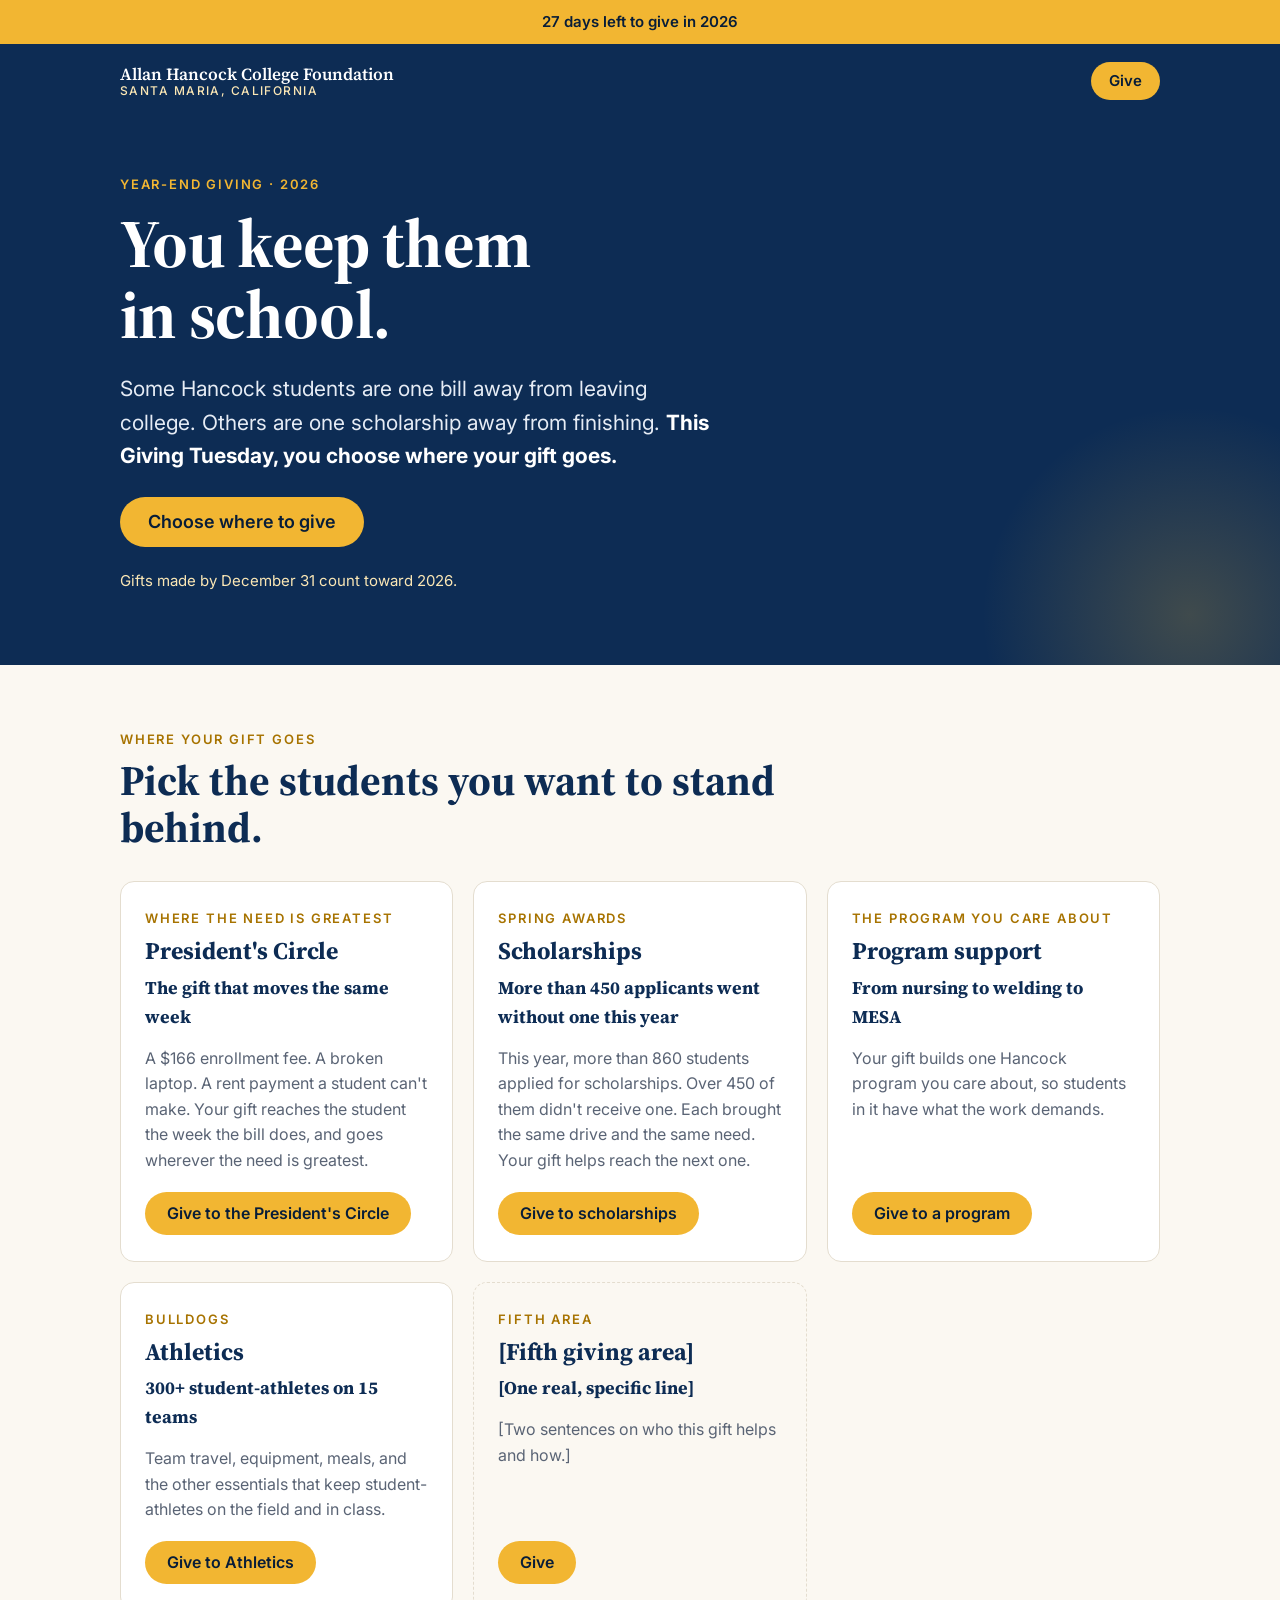
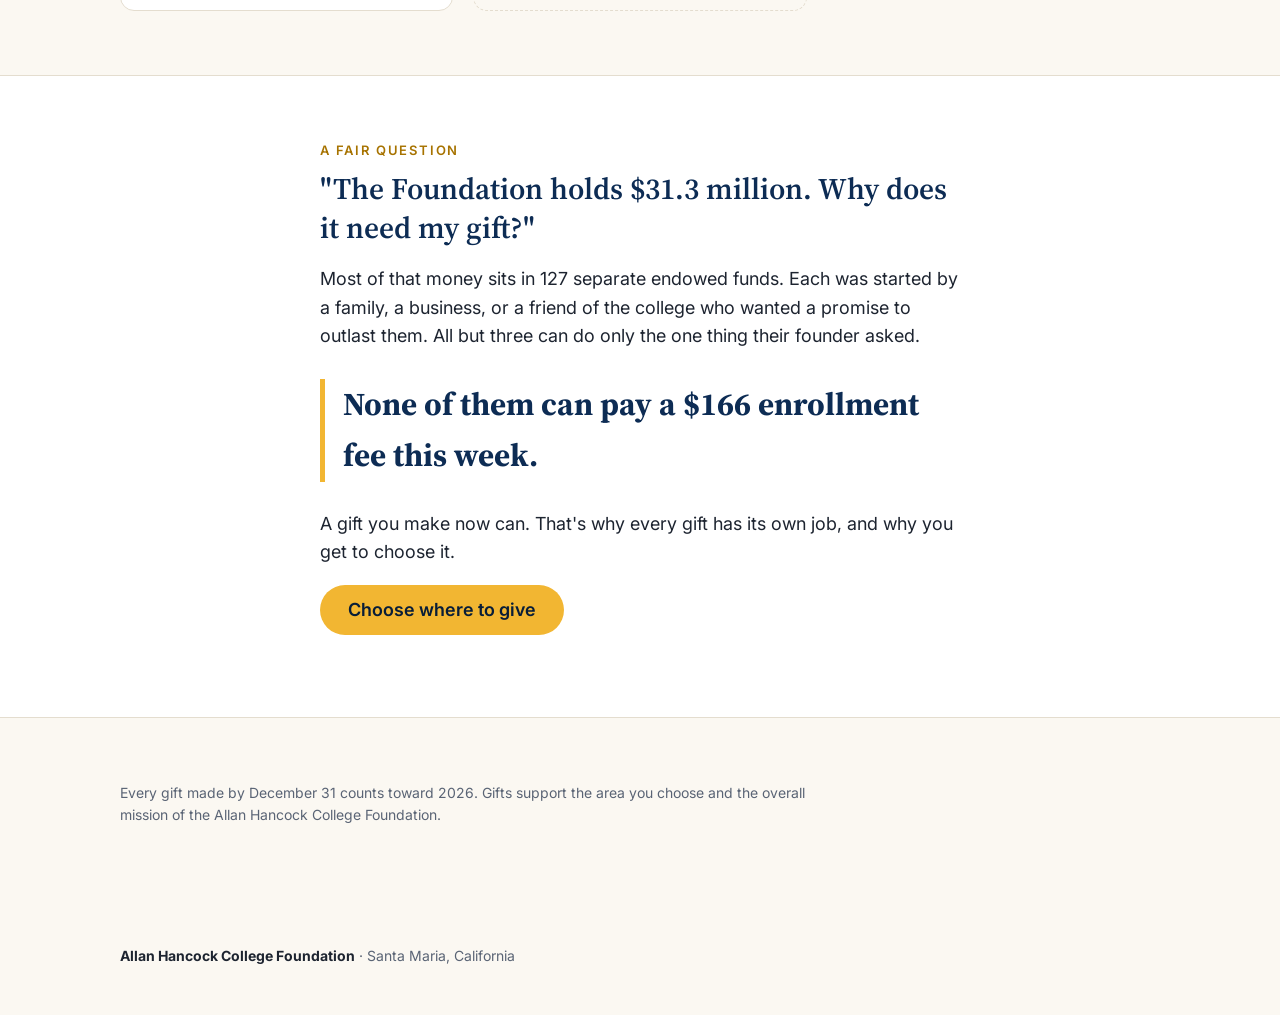
==== giving-tuesday.html @ 56b9e0ef "Lead-gen page for REAL with Brevo signup; Giving Tuesday five-area draft Co-Authored-By: Claude Opus" ====
<!DOCTYPE html>
<html lang="en">
<head>
<meta charset="utf-8">
<meta name="viewport" content="width=device-width, initial-scale=1">
<title>You Keep Them in School | Allan Hancock College Foundation</title>
<meta name="description" content="This Giving Tuesday, choose where your gift goes: emergency help, scholarships, programs, athletics, and more.">
<!-- DRAFT: Giving Tuesday version. Not linked from the live page. Keep noindex until it becomes the home page. -->
<meta name="robots" content="noindex, nofollow">
<meta property="og:title" content="You keep them in school.">
<meta property="og:description" content="This Giving Tuesday, choose where your gift goes.">
<meta property="og:type" content="website">
<link rel="preconnect" href="https://fonts.googleapis.com">
<link rel="preconnect" href="https://fonts.gstatic.com" crossorigin>
<link href="https://fonts.googleapis.com/css2?family=Source+Serif+4:opsz,wght@8..60,400;8..60,600;8..60,700&family=Inter:wght@400;500;600&display=swap" rel="stylesheet">
<link rel="stylesheet" href="styles.css">
</head>
<body>

<div class="strip" id="strip">Giving Tuesday is December 1</div>

<header class="top">
  <div class="wrap">
    <a class="brand" href="#top">Allan Hancock College Foundation<small>Santa Maria, California</small></a>
    <a class="btn small" href="#areas">Give</a>
  </div>
</header>

<main id="top">
  <section class="hero">
    <div class="wrap">
      <div class="eyebrow" id="eyebrow">Giving Tuesday &middot; December 1, 2026</div>
      <h1>You keep them<br>in school.</h1>
      <p class="lede">Some Hancock students are one bill away from leaving college. Others are one scholarship away from finishing. <strong>This Giving Tuesday, you choose where your gift goes.</strong></p>
      <a class="btn" href="#areas">Choose where to give</a>
      <div class="countdown" id="countdown"></div>
    </div>
  </section>

  <section id="areas">
    <div class="wrap">
      <div class="narrow">
        <div class="kicker">Where your gift goes</div>
        <h2>Pick the students you want to stand behind.</h2>
      </div>
      <div class="areas">

        <div class="area">
          <div class="kicker">Where the need is greatest</div>
          <h3>President's Circle</h3>
          <div class="stat">The gift that moves the same week</div>
          <p>A $166 enrollment fee. A broken laptop. A rent payment a student can't make. Your gift reaches the student the week the bill does, and goes wherever the need is greatest.</p>
          <a class="btn give-link" data-area="presidents-circle" href="#">Give to the President's Circle</a>
        </div>

        <div class="area">
          <div class="kicker">Spring awards</div>
          <h3>Scholarships</h3>
          <div class="stat">More than 450 applicants went without one this year</div>
          <p>This year, more than 860 students applied for scholarships. Over 450 of them didn't receive one. Each brought the same drive and the same need. Your gift helps reach the next one.</p>
          <a class="btn give-link" data-area="scholarships" href="#">Give to scholarships</a>
        </div>

        <div class="area">
          <div class="kicker">The program you care about</div>
          <h3>Program support</h3>
          <div class="stat">From nursing to welding to MESA</div>
          <p>Your gift builds one Hancock program you care about, so students in it have what the work demands.</p>
          <a class="btn give-link" data-area="programs" href="#">Give to a program</a>
        </div>

        <div class="area">
          <div class="kicker">Bulldogs</div>
          <h3>Athletics</h3>
          <div class="stat">300+ student-athletes on 15 teams</div>
          <p>Team travel, equipment, meals, and the other essentials that keep student-athletes on the field and in class.</p>
          <a class="btn give-link" data-area="athletics" href="#">Give to Athletics</a>
        </div>

        <div class="area todo">
          <div class="kicker">Fifth area</div>
          <h3>[Fifth giving area]</h3>
          <div class="stat">[One real, specific line]</div>
          <p>[Two sentences on who this gift helps and how.]</p>
          <a class="btn give-link" data-area="fifth" href="#">Give</a>
        </div>

      </div>
    </div>
  </section>

  <section class="question">
    <div class="wrap narrow">
      <div class="kicker">A fair question</div>
      <p class="big-q">"The Foundation holds $31.3 million. Why does it need my gift?"</p>
      <p>Most of that money sits in 127 separate endowed funds. Each was started by a family, a business, or a friend of the college who wanted a promise to outlast them. All but three can do only the one thing their founder asked.</p>
      <p class="pull">None of them can pay a $166 enrollment fee this week.</p>
      <p>A gift you make now can. That's why every gift has its own job, and why you get to choose it.</p>
      <p><a class="btn" href="#areas">Choose where to give</a></p>
    </div>
  </section>

  <section>
    <div class="wrap">
      <p class="fine" id="deadline-fine">Every gift made by December 31 counts toward 2026. Gifts support the area you choose and the overall mission of the Allan Hancock College Foundation.</p>
    </div>
  </section>
</main>

<footer>
  <div class="wrap">
    <strong>Allan Hancock College Foundation</strong> &middot; Santa Maria, California
  </div>
</footer>

<script>
  /* ===== GIVING LINKS: one per area. Paste each donation form URL. ===== */
  var GIVE_URLS = {
    "presidents-circle": "",
    "scholarships": "",
    "programs": "",
    "athletics": "",
    "fifth": ""
  };
  document.querySelectorAll(".give-link").forEach(function (a) {
    var url = GIVE_URLS[a.getAttribute("data-area")];
    if (url) { a.href = url; a.target = "_blank"; a.rel = "noopener"; }
  });

  /* Deadline messaging, in Pacific time */
  (function () {
    var s = new Intl.DateTimeFormat("en-CA", { timeZone: "America/Los_Angeles", year: "numeric", month: "2-digit", day: "2-digit" }).format(new Date()).split("-");
    var today = Date.UTC(+s[0], +s[1] - 1, +s[2]), DAY = 86400000;
    var toGT = Math.round((Date.UTC(2026, 11, 1) - today) / DAY);
    var toYE = Math.round((Date.UTC(2026, 11, 31) - today) / DAY);
    var strip = document.getElementById("strip"), cd = document.getElementById("countdown");
    if (toGT > 1) { strip.textContent = "Giving Tuesday is December 1, " + toGT + " days away"; cd.textContent = toGT + " days until Giving Tuesday"; }
    else if (toGT === 1) { strip.textContent = "Giving Tuesday is tomorrow, December 1"; cd.textContent = "Giving Tuesday is tomorrow"; }
    else if (toGT === 0) { strip.textContent = "Today is Giving Tuesday"; cd.textContent = "Today is Giving Tuesday. Thank you for being part of it."; }
    else if (toYE >= 0) {
      var left = toYE + 1;
      strip.textContent = left === 1 ? "Today is the last day to give in 2026" : left + " days left to give in 2026";
      cd.textContent = "Gifts made by December 31 count toward 2026.";
      document.getElementById("eyebrow").textContent = "Year-end giving · 2026";
    } else { strip.textContent = "Thank you for keeping Hancock students in school"; cd.textContent = ""; }
  })();
</script>
</body>
</html>
---- styles.css ----
:root{
  --navy:#0d2c54;
  --navy-deep:#081d38;
  --gold:#f2b632;
  --gold-soft:#fbe7b5;
  --paper:#fbf8f2;
  --ink:#1d2430;
  --muted:#5a6475;
  --line:#e4ddcf;
  --error:#b3261e;
  --serif:"Source Serif 4", Georgia, "Times New Roman", serif;
  --sans:Inter, system-ui, -apple-system, "Segoe UI", Roboto, sans-serif;
}
*{box-sizing:border-box}
html{-webkit-text-size-adjust:100%}
body{margin:0;background:var(--paper);color:var(--ink);font-family:var(--sans);font-size:18px;line-height:1.6}
a{color:var(--navy)}
.wrap{max-width:1080px;margin:0 auto;padding:0 20px}
.narrow{max-width:680px}

.strip{background:var(--gold);color:var(--navy-deep);font-weight:600;font-size:15px;text-align:center;padding:10px 16px}

header.top{background:var(--navy);color:#fff}
header.top .wrap{display:flex;align-items:center;justify-content:space-between;gap:16px;padding-top:18px;padding-bottom:18px}
.brand{font-family:var(--serif);font-weight:600;font-size:17px;line-height:1.2;color:#fff;text-decoration:none}
.brand small{display:block;font-family:var(--sans);font-weight:500;font-size:12px;letter-spacing:.12em;text-transform:uppercase;color:var(--gold-soft)}

.btn{display:inline-block;border:0;cursor:pointer;font-family:var(--sans);background:var(--gold);color:var(--navy-deep);font-weight:600;text-decoration:none;border-radius:999px;padding:14px 28px;font-size:18px;line-height:1.2;transition:transform .15s ease, box-shadow .15s ease}
.btn:hover{transform:translateY(-1px);box-shadow:0 6px 18px rgba(0,0,0,.18)}
.btn:focus-visible{outline:3px solid var(--navy);outline-offset:3px}
.btn.small{padding:10px 18px;font-size:15px}
.btn[disabled]{opacity:.6;cursor:wait;transform:none;box-shadow:none}

.hero{background:var(--navy);color:#fff;padding:56px 0 72px;position:relative;overflow:hidden}
.hero::after{content:"";position:absolute;right:-120px;bottom:-160px;width:420px;height:420px;border-radius:50%;background:radial-gradient(circle, rgba(242,182,50,.22), rgba(242,182,50,0) 70%);pointer-events:none}
.eyebrow{font-size:13px;font-weight:600;letter-spacing:.14em;text-transform:uppercase;color:var(--gold)}
.hero h1{font-family:var(--serif);font-weight:700;font-size:clamp(40px, 7vw, 68px);line-height:1.04;margin:14px 0 22px;letter-spacing:-.01em}
.hero p.lede{font-size:clamp(19px, 2.4vw, 21px);max-width:600px;color:#e6ecf5;margin:0 0 24px}
.hero .lede strong{color:#fff}
.countdown{margin-top:22px;font-size:15px;color:var(--gold-soft)}

.hero-grid{display:grid;grid-template-columns:1fr;gap:36px;position:relative;z-index:1}
@media (min-width:900px){.hero-grid{grid-template-columns:1.1fr .9fr;align-items:start}}

section{padding:64px 0}
h2{font-family:var(--serif);font-weight:700;font-size:clamp(30px, 4.6vw, 42px);line-height:1.12;color:var(--navy);margin:0 0 16px}
h3{font-family:var(--serif);font-weight:700;font-size:24px;line-height:1.2;color:var(--navy);margin:0 0 8px}
.kicker{font-size:13px;font-weight:600;letter-spacing:.14em;text-transform:uppercase;color:#a77300;margin-bottom:8px}
p{margin:0 0 18px}

/* Signup card */
.card{background:#fff;color:var(--ink);border-radius:16px;padding:28px 24px;box-shadow:0 18px 40px rgba(0,0,0,.22)}
.card h2{font-size:28px;margin-bottom:6px}
.card .sub{font-size:16px;color:var(--muted);margin-bottom:20px}
.field{margin-bottom:14px}
.row{display:grid;grid-template-columns:1fr 1fr;gap:12px}
.row3{display:grid;grid-template-columns:1.4fr .6fr .8fr;gap:12px}
@media (max-width:420px){.row,.row3{grid-template-columns:1fr}}
label{display:block;font-size:14px;font-weight:600;color:var(--navy);margin-bottom:5px}
input[type=text],input[type=email]{width:100%;font:inherit;font-size:17px;padding:11px 12px;border:1px solid #cfc7b6;border-radius:9px;background:#fff;color:var(--ink)}
input:focus{outline:2px solid var(--gold);outline-offset:1px;border-color:var(--navy)}
fieldset{border:0;padding:0;margin:4px 0 14px}
legend{font-size:14px;font-weight:600;color:var(--navy);margin-bottom:8px;padding:0}
.choice{display:flex;gap:10px;align-items:flex-start;font-size:16px;margin-bottom:8px;cursor:pointer}
.choice input{margin-top:5px;accent-color:var(--navy);width:18px;height:18px}
.address{border-left:3px solid var(--gold-soft);padding-left:14px;margin:4px 0 14px}
.address[hidden]{display:none}
.hp{position:absolute;left:-10000px;width:1px;height:1px;overflow:hidden}
.fineprint{font-size:13px;color:var(--muted);margin:14px 0 0}
.form-msg{font-size:15px;margin-top:12px;min-height:1px}
.form-msg.error{color:var(--error)}
.done{text-align:center;padding:12px 0}
.done .mark{width:56px;height:56px;border-radius:50%;background:var(--gold);color:var(--navy-deep);display:flex;align-items:center;justify-content:center;font-size:30px;font-weight:700;margin:0 auto 14px}

/* Inside REAL */
.inside{display:grid;grid-template-columns:repeat(auto-fit, minmax(280px, 1fr));gap:18px;margin-top:30px}
.item{background:#fff;border:1px solid var(--line);border-radius:14px;padding:22px}
.item .num{font-family:var(--serif);font-size:32px;font-weight:700;color:var(--navy);line-height:1;margin-bottom:8px}
.item p{font-size:16px;color:var(--muted);margin:0}
.item strong{color:var(--ink)}

.band{background:var(--navy-deep);color:#fff;text-align:center}
.band h2{color:#fff}
.band p{color:#d5deea;max-width:620px;margin-left:auto;margin-right:auto}

/* Giving areas */
.areas{display:grid;grid-template-columns:repeat(auto-fit, minmax(290px, 1fr));gap:20px;margin-top:30px}
.area{background:#fff;border:1px solid var(--line);border-radius:14px;padding:26px 24px;display:flex;flex-direction:column}
.area p{font-size:16px;color:var(--muted)}
.area .stat{font-family:var(--serif);font-weight:700;color:var(--navy);font-size:18px;margin-bottom:14px}
.area .btn{margin-top:auto;align-self:flex-start;font-size:16px;padding:12px 22px}
.area.todo{border-style:dashed;background:transparent}

.question{background:#fff;border-top:1px solid var(--line);border-bottom:1px solid var(--line)}
.big-q{font-family:var(--serif);font-size:clamp(24px, 3.4vw, 30px);line-height:1.3;color:var(--navy);font-weight:600}
.pull{font-family:var(--serif);font-size:clamp(24px, 3.6vw, 32px);font-weight:700;color:var(--navy);border-left:5px solid var(--gold);padding-left:18px;margin:28px 0}
.fine{font-size:14px;color:var(--muted);max-width:720px}

footer{padding:36px 0 48px;font-size:14px;color:var(--muted)}
footer strong{color:var(--ink)}

@media (prefers-reduced-motion:reduce){*{transition:none!important}}
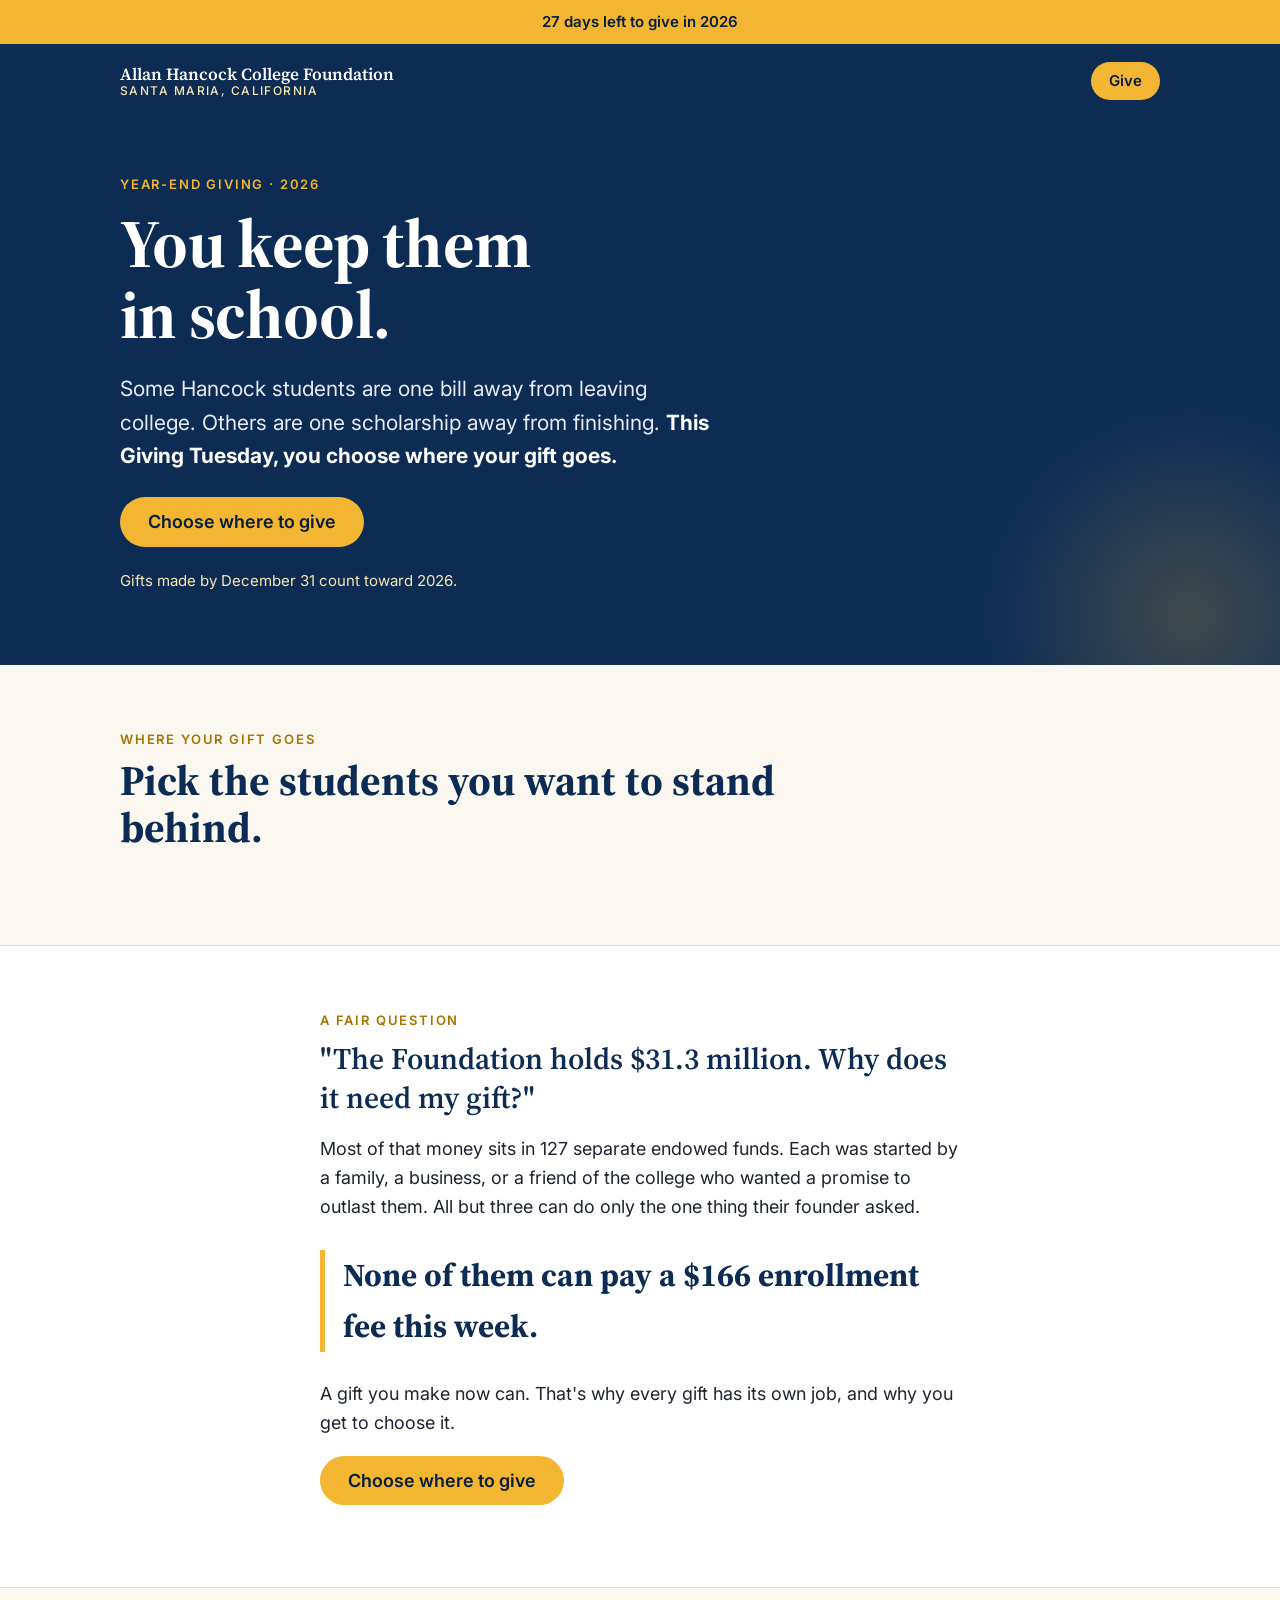
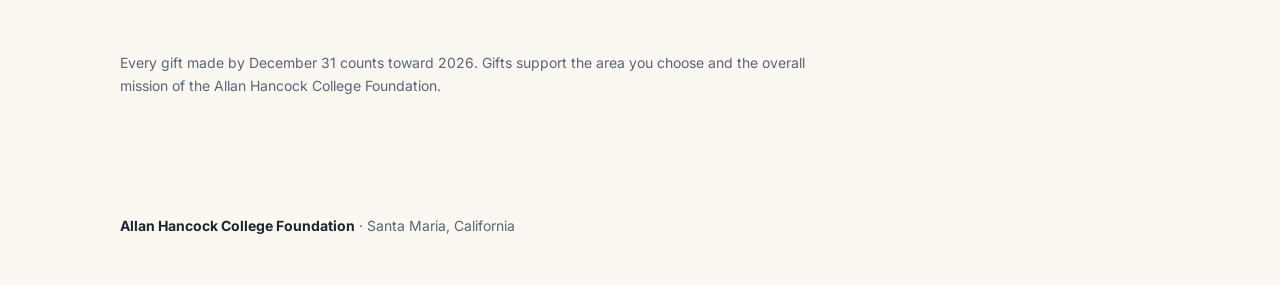
==== commit 2e58e803: "Clear top banner text, remove header button, fix form copy, hide unlinked giving areas, stop exposin" ====
--- a/giving-tuesday.html
+++ b/giving-tuesday.html
@@ -122,9 +122,16 @@
     "athletics": "",
     "fifth": ""
   };
+  /* An area with no donation link is hidden, so a missing URL can never go live.
+     To review every area while drafting, open the page with ?preview at the end of the address;
+     areas still missing a link are outlined in red. */
+  var PREVIEW = /[?&]preview\b/.test(location.search);
   document.querySelectorAll(".give-link").forEach(function (a) {
     var url = GIVE_URLS[a.getAttribute("data-area")];
+    var card = a.closest(".area");
     if (url) { a.href = url; a.target = "_blank"; a.rel = "noopener"; }
+    else if (PREVIEW) { card.classList.add("no-link"); }
+    else { card.hidden = true; }
   });
 
   /* Deadline messaging, in Pacific time */
--- a/styles.css
+++ b/styles.css
@@ -19,6 +19,7 @@
 .narrow{max-width:680px}
 
 .strip{background:var(--gold);color:var(--navy-deep);font-weight:600;font-size:15px;text-align:center;padding:10px 16px}
+.strip-bare{height:44px;padding:0}
 
 header.top{background:var(--navy);color:#fff}
 header.top .wrap{display:flex;align-items:center;justify-content:space-between;gap:16px;padding-top:18px;padding-bottom:18px}
@@ -90,6 +91,8 @@
 .area .stat{font-family:var(--serif);font-weight:700;color:var(--navy);font-size:18px;margin-bottom:14px}
 .area .btn{margin-top:auto;align-self:flex-start;font-size:16px;padding:12px 22px}
 .area.todo{border-style:dashed;background:transparent}
+.area[hidden]{display:none}
+.area.no-link{outline:2px dashed var(--error);outline-offset:4px}
 
 .question{background:#fff;border-top:1px solid var(--line);border-bottom:1px solid var(--line)}
 .big-q{font-family:var(--serif);font-size:clamp(24px, 3.4vw, 30px);line-height:1.3;color:var(--navy);font-weight:600}
@@ -100,3 +103,11 @@
 footer strong{color:var(--ink)}
 
 @media (prefers-reduced-motion:reduce){*{transition:none!important}}
+
+/* Proof bar */
+.proof{background:#fff;border-bottom:1px solid var(--line)}
+.proof-grid{display:grid;grid-template-columns:repeat(4,1fr);gap:12px;padding-top:26px;padding-bottom:26px;text-align:center}
+.proof b{display:block;font-family:var(--serif);font-size:clamp(26px,3.6vw,36px);color:var(--navy);line-height:1.1}
+.proof span{display:block;font-size:13px;letter-spacing:.06em;text-transform:uppercase;color:var(--muted);margin-top:4px}
+@media (max-width:640px){.proof-grid{grid-template-columns:repeat(2,1fr);row-gap:22px}}
+.btn.small{white-space:nowrap}
